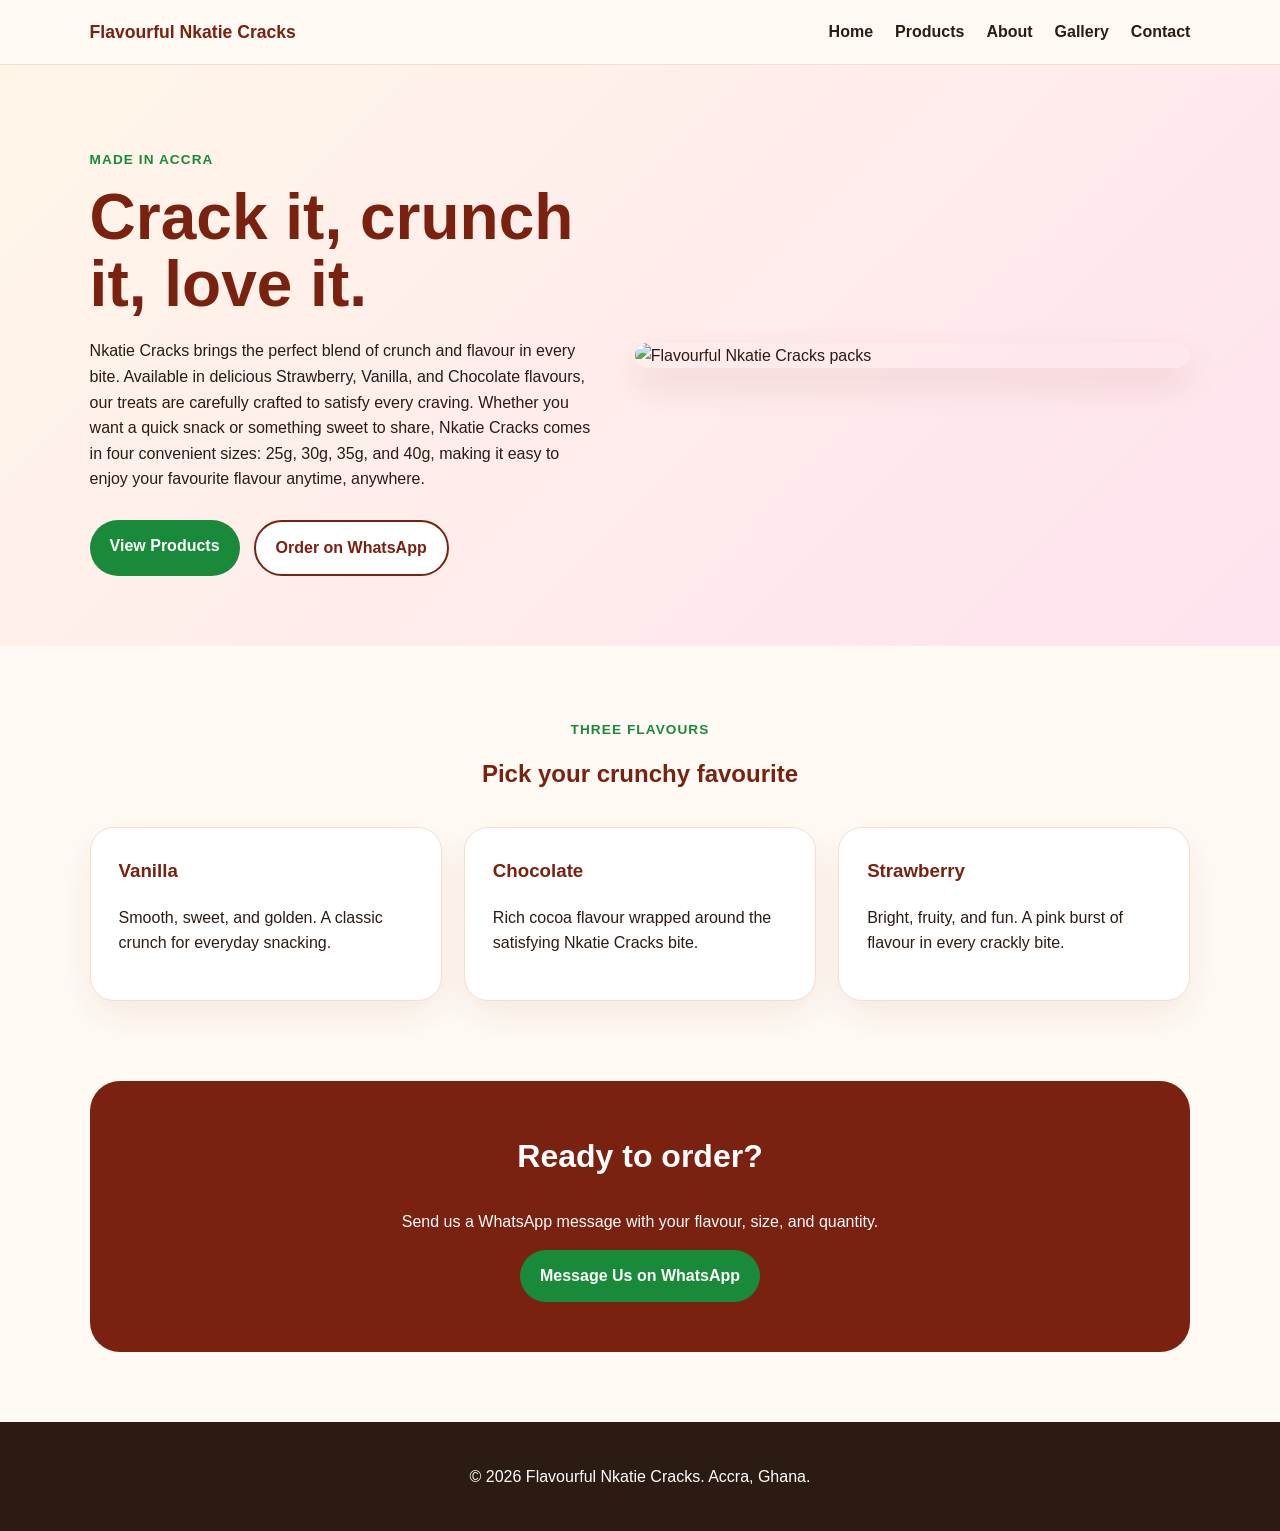
==== index.html @ fd57ffd5 "Add files via upload" ====
<!DOCTYPE html>
<html lang="en">
<head>
  <meta charset="UTF-8"><meta name="viewport" content="width=device-width, initial-scale=1.0">
  <meta name="description" content="Flavourful Nkatie Cracks offers crunchy peanut snacks in Strawberry, Vanilla, and Chocolate flavours, available in 25g, 30g, 35g, and 40g sizes in Accra.">
  <title>Flavourful Nkatie Cracks | Home</title>
  <link rel="stylesheet" href="style.css">
</head>
<body>
<header class="site-header">
  <a href="index.html" class="logo">Flavourful Nkatie Cracks</a>
  <button class="menu-toggle" aria-label="Open navigation">☰</button>
  <nav class="nav">
    <a href="index.html">Home</a>
    <a href="products.html">Products</a>
    <a href="about.html">About</a>
    <a href="gallery.html">Gallery</a>
    <a href="contact.html">Contact</a>
  </nav>
</header>
<main>
  <section class="hero">
    <div class="hero-text">
      <p class="eyebrow">Made in Accra</p>
      <h1>Crack it, crunch it, love it.</h1>
      <p>Nkatie Cracks brings the perfect blend of crunch and flavour in every bite. Available in delicious Strawberry, Vanilla, and Chocolate flavours, our treats are carefully crafted to satisfy every craving. Whether you want a quick snack or something sweet to share, Nkatie Cracks comes in four convenient sizes: 25g, 30g, 35g, and 40g, making it easy to enjoy your favourite flavour anytime, anywhere.</p>
      <div class="hero-actions">
        <a class="btn primary" href="products.html">View Products</a>
        <a class="btn secondary" href="https://wa.me/233200227821?text=Hello%2C%20I%20want%20to%20order%20Nkatie%20Cracks" target="_blank" rel="noopener">Order on WhatsApp</a>
      </div>
    </div>
    <div class="hero-image"><img src="assets/products.png" alt="Flavourful Nkatie Cracks packs"></div>
  </section>
  <section class="section">
    <div class="section-heading"><p class="eyebrow">Three flavours</p><h2>Pick your crunchy favourite</h2></div>
    <div class="cards">
      <article class="card"><h3>Vanilla</h3><p>Smooth, sweet, and golden. A classic crunch for everyday snacking.</p></article>
      <article class="card"><h3>Chocolate</h3><p>Rich cocoa flavour wrapped around the satisfying Nkatie Cracks bite.</p></article>
      <article class="card"><h3>Strawberry</h3><p>Bright, fruity, and fun. A pink burst of flavour in every crackly bite.</p></article>
    </div>
  </section>
  <section class="cta">
    <h2>Ready to order?</h2>
    <p>Send us a WhatsApp message with your flavour, size, and quantity.</p>
    <a class="btn primary" href="https://wa.me/233200227821?text=Hello%2C%20I%20want%20to%20order%20Nkatie%20Cracks" target="_blank" rel="noopener">Message Us on WhatsApp</a>
  </section>
</main>
<footer>
  <p>&copy; 2026 Flavourful Nkatie Cracks. Accra, Ghana.</p>
</footer>
<script src="script.js"></script>
</body>
</html>
---- style.css ----
*{box-sizing:border-box}body{margin:0;font-family:Arial,Helvetica,sans-serif;color:#2b1b12;background:#fffaf4;line-height:1.6}img{max-width:100%;display:block}.site-header{position:sticky;top:0;z-index:10;display:flex;justify-content:space-between;align-items:center;padding:18px 7%;background:rgba(255,250,244,.95);border-bottom:1px solid #f0dfcf;backdrop-filter:blur(10px)}.logo{font-weight:800;color:#7a210f;text-decoration:none;font-size:1.1rem}.nav{display:flex;gap:22px}.nav a{color:#2b1b12;text-decoration:none;font-weight:700}.nav a:hover{color:#d13b78}.menu-toggle{display:none;border:0;background:#7a210f;color:white;padding:8px 12px;border-radius:10px;font-size:1.2rem}.hero{display:grid;grid-template-columns:1fr 1.1fr;align-items:center;gap:40px;padding:70px 7%;background:linear-gradient(135deg,#fff6e8,#ffe3ef)}.hero h1,.page h1{font-size:clamp(2.2rem,5vw,4.8rem);line-height:1.05;margin:10px 0 20px;color:#7a210f}.hero p{max-width:650px}.eyebrow{color:#198a39;font-weight:800;text-transform:uppercase;letter-spacing:.08em;font-size:.85rem}.hero-actions{display:flex;flex-wrap:wrap;gap:14px;margin-top:28px}.btn{display:inline-block;padding:13px 20px;border-radius:999px;text-decoration:none;font-weight:800;transition:transform .2s ease,box-shadow .2s ease}.btn:hover{transform:translateY(-2px);box-shadow:0 10px 24px rgba(122,33,15,.18)}.primary{background:#198a39;color:white}.secondary{background:white;color:#7a210f;border:2px solid #7a210f}.small{background:#7a210f;color:white;padding:10px 16px}.section,.page{padding:60px 7%}.section-heading{text-align:center;max-width:760px;margin:0 auto 34px}.section-heading h2,.section-heading h1{color:#7a210f;margin:5px 0 10px}.cards{display:grid;grid-template-columns:repeat(3,1fr);gap:22px}.card,.contact-card{background:white;padding:28px;border-radius:24px;box-shadow:0 14px 35px rgba(122,33,15,.08);border:1px solid #f3dfcf}.card h3,.card h2{color:#7a210f;margin-top:0}.cta{margin:20px 7% 70px;padding:50px 28px;text-align:center;background:#7a210f;color:white;border-radius:30px}.cta h2{margin-top:0;font-size:2rem}.product-image{max-width:1100px;margin:0 auto 35px}.product-grid{margin-bottom:40px}.price-section{background:#fff;padding:34px;border-radius:24px;box-shadow:0 14px 35px rgba(122,33,15,.08)}.price-section h2{color:#7a210f}.price-table{display:grid;grid-template-columns:repeat(4,1fr);gap:14px}.price-table div{background:#fff4e3;padding:20px;border-radius:18px;text-align:center}.price-table strong,.price-table span{display:block}.price-table strong{font-size:1.4rem;color:#198a39}.price-table span{font-weight:800;color:#7a210f}.about-layout{display:grid;grid-template-columns:1fr 1fr;gap:36px;align-items:center}.about-layout img,.gallery img,.hero-image img,.product-image img{border-radius:28px;box-shadow:0 16px 36px rgba(122,33,15,.12)}.gallery{display:grid;grid-template-columns:repeat(2,1fr);gap:22px}.contact-page{min-height:65vh;display:grid;place-items:center}.contact-card{max-width:680px;text-align:center}footer{text-align:center;padding:26px 7%;background:#2b1b12;color:white}@media(max-width:850px){.menu-toggle{display:block}.nav{position:absolute;top:70px;left:7%;right:7%;display:none;flex-direction:column;gap:12px;background:white;padding:18px;border-radius:18px;box-shadow:0 12px 30px rgba(0,0,0,.12)}.nav.open{display:flex}.hero,.about-layout,.cards,.gallery{grid-template-columns:1fr}.price-table{grid-template-columns:repeat(2,1fr)}.hero{padding-top:40px}}@media(max-width:480px){.price-table{grid-template-columns:1fr}.site-header{padding:16px 5%}.section,.page,.hero{padding-left:5%;padding-right:5%}}
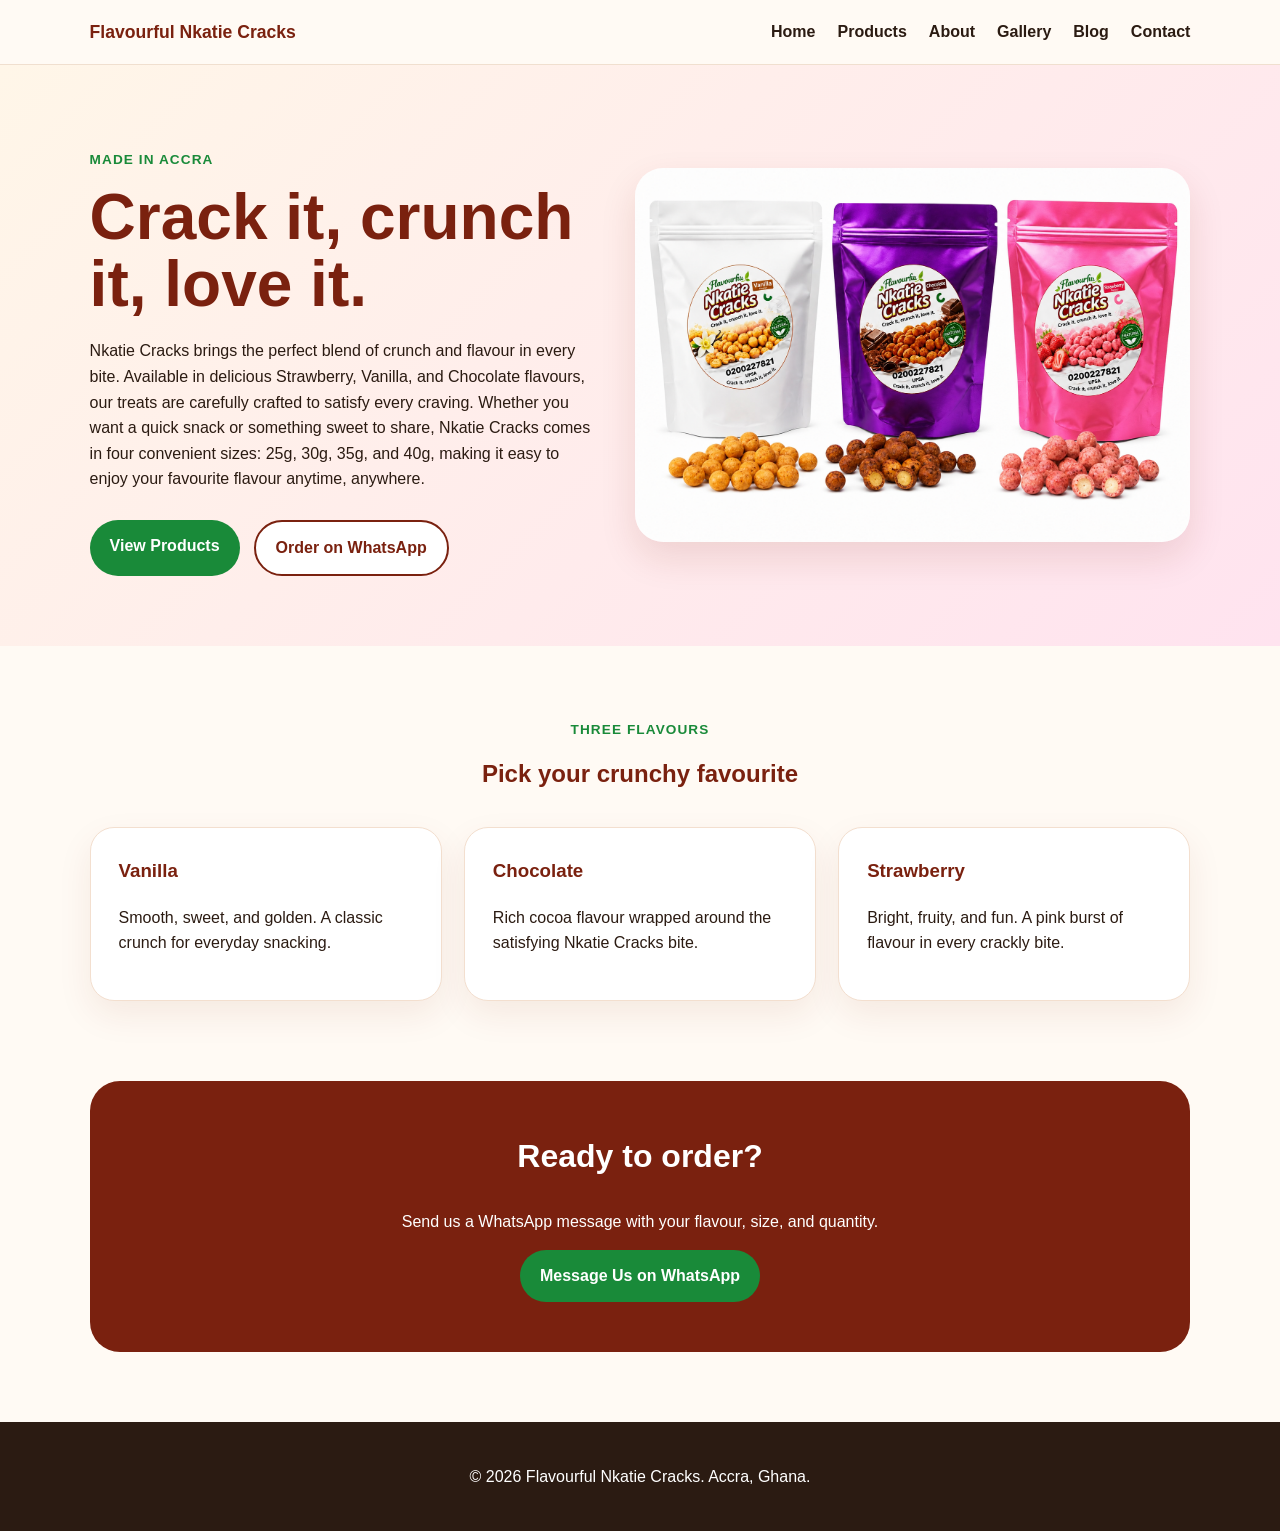
==== commit f5ab0b8a: "Update index.html" ====
--- a/index.html
+++ b/index.html
@@ -15,6 +15,7 @@
     <a href="products.html">Products</a>
     <a href="about.html">About</a>
     <a href="gallery.html">Gallery</a>
+    <a href="blog.html">Blog</a>
     <a href="contact.html">Contact</a>
   </nav>
 </header>
@@ -50,4 +51,4 @@
 </footer>
 <script src="script.js"></script>
 </body>
-</html>+</html>
--- a/style.css
+++ b/style.css
@@ -1 +1,21 @@
-*{box-sizing:border-box}body{margin:0;font-family:Arial,Helvetica,sans-serif;color:#2b1b12;background:#fffaf4;line-height:1.6}img{max-width:100%;display:block}.site-header{position:sticky;top:0;z-index:10;display:flex;justify-content:space-between;align-items:center;padding:18px 7%;background:rgba(255,250,244,.95);border-bottom:1px solid #f0dfcf;backdrop-filter:blur(10px)}.logo{font-weight:800;color:#7a210f;text-decoration:none;font-size:1.1rem}.nav{display:flex;gap:22px}.nav a{color:#2b1b12;text-decoration:none;font-weight:700}.nav a:hover{color:#d13b78}.menu-toggle{display:none;border:0;background:#7a210f;color:white;padding:8px 12px;border-radius:10px;font-size:1.2rem}.hero{display:grid;grid-template-columns:1fr 1.1fr;align-items:center;gap:40px;padding:70px 7%;background:linear-gradient(135deg,#fff6e8,#ffe3ef)}.hero h1,.page h1{font-size:clamp(2.2rem,5vw,4.8rem);line-height:1.05;margin:10px 0 20px;color:#7a210f}.hero p{max-width:650px}.eyebrow{color:#198a39;font-weight:800;text-transform:uppercase;letter-spacing:.08em;font-size:.85rem}.hero-actions{display:flex;flex-wrap:wrap;gap:14px;margin-top:28px}.btn{display:inline-block;padding:13px 20px;border-radius:999px;text-decoration:none;font-weight:800;transition:transform .2s ease,box-shadow .2s ease}.btn:hover{transform:translateY(-2px);box-shadow:0 10px 24px rgba(122,33,15,.18)}.primary{background:#198a39;color:white}.secondary{background:white;color:#7a210f;border:2px solid #7a210f}.small{background:#7a210f;color:white;padding:10px 16px}.section,.page{padding:60px 7%}.section-heading{text-align:center;max-width:760px;margin:0 auto 34px}.section-heading h2,.section-heading h1{color:#7a210f;margin:5px 0 10px}.cards{display:grid;grid-template-columns:repeat(3,1fr);gap:22px}.card,.contact-card{background:white;padding:28px;border-radius:24px;box-shadow:0 14px 35px rgba(122,33,15,.08);border:1px solid #f3dfcf}.card h3,.card h2{color:#7a210f;margin-top:0}.cta{margin:20px 7% 70px;padding:50px 28px;text-align:center;background:#7a210f;color:white;border-radius:30px}.cta h2{margin-top:0;font-size:2rem}.product-image{max-width:1100px;margin:0 auto 35px}.product-grid{margin-bottom:40px}.price-section{background:#fff;padding:34px;border-radius:24px;box-shadow:0 14px 35px rgba(122,33,15,.08)}.price-section h2{color:#7a210f}.price-table{display:grid;grid-template-columns:repeat(4,1fr);gap:14px}.price-table div{background:#fff4e3;padding:20px;border-radius:18px;text-align:center}.price-table strong,.price-table span{display:block}.price-table strong{font-size:1.4rem;color:#198a39}.price-table span{font-weight:800;color:#7a210f}.about-layout{display:grid;grid-template-columns:1fr 1fr;gap:36px;align-items:center}.about-layout img,.gallery img,.hero-image img,.product-image img{border-radius:28px;box-shadow:0 16px 36px rgba(122,33,15,.12)}.gallery{display:grid;grid-template-columns:repeat(2,1fr);gap:22px}.contact-page{min-height:65vh;display:grid;place-items:center}.contact-card{max-width:680px;text-align:center}footer{text-align:center;padding:26px 7%;background:#2b1b12;color:white}@media(max-width:850px){.menu-toggle{display:block}.nav{position:absolute;top:70px;left:7%;right:7%;display:none;flex-direction:column;gap:12px;background:white;padding:18px;border-radius:18px;box-shadow:0 12px 30px rgba(0,0,0,.12)}.nav.open{display:flex}.hero,.about-layout,.cards,.gallery{grid-template-columns:1fr}.price-table{grid-template-columns:repeat(2,1fr)}.hero{padding-top:40px}}@media(max-width:480px){.price-table{grid-template-columns:1fr}.site-header{padding:16px 5%}.section,.page,.hero{padding-left:5%;padding-right:5%}}+*{box-sizing:border-box}body{margin:0;font-family:Arial,Helvetica,sans-serif;color:#2b1b12;background:#fffaf4;line-height:1.6}img{max-width:100%;display:block}.site-header{position:sticky;top:0;z-index:10;display:flex;justify-content:space-between;align-items:center;padding:18px 7%;background:rgba(255,250,244,.95);border-bottom:1px solid #f0dfcf;backdrop-filter:blur(10px)}.logo{font-weight:800;color:#7a210f;text-decoration:none;font-size:1.1rem}.nav{display:flex;gap:22px}.nav a{color:#2b1b12;text-decoration:none;font-weight:700}.nav a:hover{color:#d13b78}.menu-toggle{display:none;border:0;background:#7a210f;color:white;padding:8px 12px;border-radius:10px;font-size:1.2rem}.hero{display:grid;grid-template-columns:1fr 1.1fr;align-items:center;gap:40px;padding:70px 7%;background:linear-gradient(135deg,#fff6e8,#ffe3ef)}.hero h1,.page h1{font-size:clamp(2.2rem,5vw,4.8rem);line-height:1.05;margin:10px 0 20px;color:#7a210f}.hero p{max-width:650px}.eyebrow{color:#198a39;font-weight:800;text-transform:uppercase;letter-spacing:.08em;font-size:.85rem}.hero-actions{display:flex;flex-wrap:wrap;gap:14px;margin-top:28px}.btn{display:inline-block;padding:13px 20px;border-radius:999px;text-decoration:none;font-weight:800;transition:transform .2s ease,box-shadow .2s ease}.btn:hover{transform:translateY(-2px);box-shadow:0 10px 24px rgba(122,33,15,.18)}.primary{background:#198a39;color:white}.secondary{background:white;color:#7a210f;border:2px solid #7a210f}.small{background:#7a210f;color:white;padding:10px 16px}.section,.page{padding:60px 7%}.section-heading{text-align:center;max-width:760px;margin:0 auto 34px}.section-heading h2,.section-heading h1{color:#7a210f;margin:5px 0 10px}.cards{display:grid;grid-template-columns:repeat(3,1fr);gap:22px}.card,.contact-card{background:white;padding:28px;border-radius:24px;box-shadow:0 14px 35px rgba(122,33,15,.08);border:1px solid #f3dfcf}.card h3,.card h2{color:#7a210f;margin-top:0}.cta{margin:20px 7% 70px;padding:50px 28px;text-align:center;background:#7a210f;color:white;border-radius:30px}.cta h2{margin-top:0;font-size:2rem}.product-image{max-width:1100px;margin:0 auto 35px}.product-grid{margin-bottom:40px}.price-section{background:#fff;padding:34px;border-radius:24px;box-shadow:0 14px 35px rgba(122,33,15,.08)}.price-section h2{color:#7a210f}.price-table{display:grid;grid-template-columns:repeat(4,1fr);gap:14px}.price-table div{background:#fff4e3;padding:20px;border-radius:18px;text-align:center}.price-table strong,.price-table span{display:block}.price-table strong{font-size:1.4rem;color:#198a39}.price-table span{font-weight:800;color:#7a210f}.about-layout{display:grid;grid-template-columns:1fr 1fr;gap:36px;align-items:center}.about-layout img,.gallery img,.hero-image img,.product-image img{border-radius:28px;box-shadow:0 16px 36px rgba(122,33,15,.12)}.gallery{display:grid;grid-template-columns:repeat(2,1fr);gap:22px}.contact-page{min-height:65vh;display:grid;place-items:center}.contact-card{max-width:680px;text-align:center}footer{text-align:center;padding:26px 7%;background:#2b1b12;color:white}@media(max-width:850px){.menu-toggle{display:block}.nav{position:absolute;top:70px;left:7%;right:7%;display:none;flex-direction:column;gap:12px;background:white;padding:18px;border-radius:18px;box-shadow:0 12px 30px rgba(0,0,0,.12)}.nav.open{display:flex}.hero,.about-layout,.cards,.gallery{grid-template-columns:1fr}.price-table{grid-template-columns:repeat(2,1fr)}.hero{padding-top:40px}}@media(max-width:480px){.price-table{grid-template-columns:1fr}.site-header{padding:16px 5%}.section,.page,.hero{padding-left:5%;padding-right:5%}} /* Blog page styling */
+.blog-post {
+  max-width: 850px;
+  margin: 0 auto;
+  background: white;
+  padding: 38px;
+  border-radius: 28px;
+  box-shadow: 0 14px 35px rgba(122,33,15,.08);
+  border: 1px solid #f3dfcf;
+}
+
+.blog-post h1 {
+  color: #7a210f;
+  font-size: clamp(2rem, 4vw, 3.4rem);
+  line-height: 1.1;
+}
+
+.blog-post p {
+  font-size: 1.05rem;
+  margin-bottom: 18px;
+}
